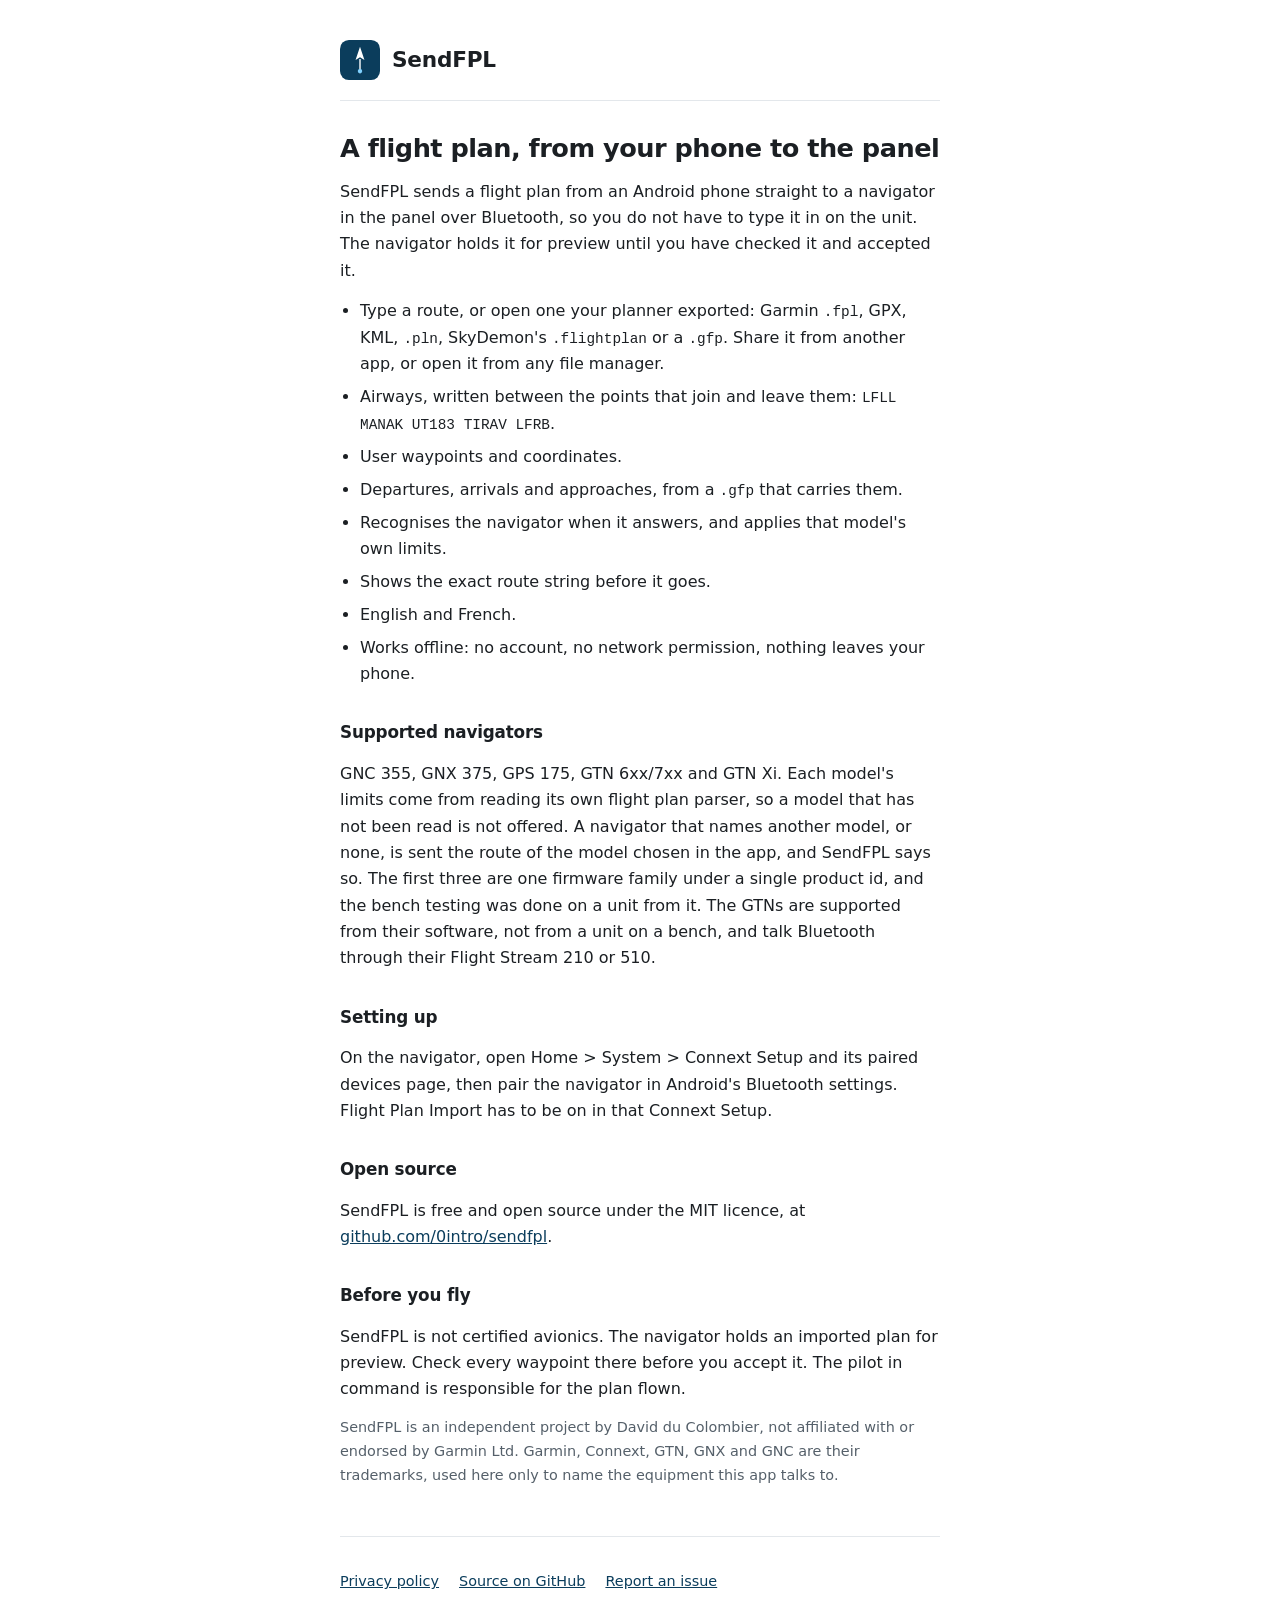
==== www/index.html @ 33853d30 "README, www: describe SendFPL www/ holds the home page and the privacy policy that the store listing" ====
<!doctype html>
<html lang="en">
<head>
<meta charset="utf-8">
<meta name="viewport" content="width=device-width, initial-scale=1">
<title>SendFPL</title>
<meta name="description" content="Send a flight plan from your phone to a panel navigator over Bluetooth.">
<link rel="stylesheet" href="style.css">
</head>
<body>

<header>
  <svg viewBox="18 18 72 72" width="40" height="40" role="img" aria-label="SendFPL">
    <rect x="18" y="18" width="72" height="72" rx="16" fill="#0b3d5c"/>
    <path fill="#ffffff" d="M54,30 62,54 54,49 46,54Z"/>
    <path stroke="#ffffff" stroke-width="2.5" fill="none" d="M54,52 V78"/>
    <circle cx="54" cy="74" r="4" fill="#7fd1ff"/>
  </svg>
  <div class="name">SendFPL</div>
</header>

<h1>A flight plan, from your phone to the panel</h1>

<p>SendFPL sends a flight plan from an Android phone straight to a navigator in the panel over
Bluetooth, so you do not have to type it in on the unit. The navigator holds it for preview until
you have checked it and accepted it.</p>

<ul>
  <li>Type a route, or open one your planner exported: Garmin <code>.fpl</code>, GPX, KML,
      <code>.pln</code>, SkyDemon's <code>.flightplan</code> or a <code>.gfp</code>. Share it from
      another app, or open it from any file manager.</li>
  <li>Airways, written between the points that join and leave them:
      <code>LFLL MANAK UT183 TIRAV LFRB</code>.</li>
  <li>User waypoints and coordinates.</li>
  <li>Departures, arrivals and approaches, from a <code>.gfp</code> that carries them.</li>
  <li>Recognises the navigator when it answers, and applies that model's own limits.</li>
  <li>Shows the exact route string before it goes.</li>
  <li>English and French.</li>
  <li>Works offline: no account, no network permission, nothing leaves your phone.</li>
</ul>

<h2>Supported navigators</h2>

<p>GNC 355, GNX 375, GPS 175, GTN 6xx/7xx and GTN Xi. Each model's limits come from reading its own
flight plan parser, so a model that has not been read is not offered. A navigator that names another
model, or none, is sent the route of the model chosen in the app, and SendFPL says so. The first
three are one firmware family under a single product id, and the bench testing was done on a unit
from it. The GTNs are supported from their software, not from a unit on a bench, and talk
Bluetooth through their Flight Stream 210 or 510.</p>

<h2>Setting up</h2>

<p>On the navigator, open Home &gt; System &gt; Connext Setup and its paired devices page, then pair
the navigator in Android's Bluetooth settings. Flight Plan Import has to be on in that Connext
Setup.</p>

<h2>Open source</h2>

<p>SendFPL is free and open source under the MIT licence, at
<a href="https://github.com/0intro/sendfpl">github.com/0intro/sendfpl</a>.</p>

<h2>Before you fly</h2>

<p>SendFPL is not certified avionics. The navigator holds an imported plan for preview. Check
every waypoint there before you accept it. The pilot in command is responsible for the plan
flown.</p>

<p class="small muted">SendFPL is an independent project by David du Colombier, not affiliated with
or endorsed by Garmin Ltd. Garmin, Connext, GTN, GNX and GNC are their trademarks, used here only
to name the equipment this app talks to.</p>

<footer>
  <p class="links"><a href="privacy.html">Privacy policy</a>
     <a href="https://github.com/0intro/sendfpl">Source on GitHub</a>
     <a href="https://github.com/0intro/sendfpl/issues">Report an issue</a></p>
</footer>

</body>
</html>
---- www/style.css ----
/*
 * One stylesheet for the two pages under www/. No web fonts, no scripts, no external requests of
 * any kind: these pages exist to say that the app talks to nothing.
 *
 * Navy and Sky are the app's own colours, from ui/Theme.kt and res/values/colors.xml.
 */

:root {
  color-scheme: light dark;
  --navy: #0b3d5c;
  --sky: #7fd1ff;
  --bg: #ffffff;
  --fg: #1b1f23;
  --muted: #55606a;
  --rule: #e3e7eb;
  --link: #0b3d5c;
}

@media (prefers-color-scheme: dark) {
  :root {
    --bg: #10161b;
    --fg: #e6edf3;
    --muted: #9aa7b2;
    --rule: #24303a;
    --link: #7fd1ff;
  }
}

* {
  box-sizing: border-box;
}

body {
  margin: 0 auto;
  padding: 2.5rem 1.25rem 4rem;
  max-width: 40rem;
  background: var(--bg);
  color: var(--fg);
  font: 16px/1.65 system-ui, -apple-system, "Segoe UI", Roboto, "Helvetica Neue", Arial, sans-serif;
  -webkit-text-size-adjust: 100%;
}

header {
  display: flex;
  align-items: center;
  gap: 0.75rem;
  padding-bottom: 1.25rem;
  border-bottom: 1px solid var(--rule);
}

header svg {
  flex: none;
}

header .name {
  font-size: 1.35rem;
  font-weight: 650;
  letter-spacing: -0.01em;
}

header .name a {
  color: inherit;
  text-decoration: none;
}

h1 {
  margin: 2rem 0 0.35rem;
  font-size: 1.6rem;
  line-height: 1.25;
  letter-spacing: -0.02em;
}

h2 {
  margin: 2rem 0 0.5rem;
  font-size: 1.05rem;
  letter-spacing: -0.01em;
}

p,
ul {
  margin: 0.85rem 0;
}

ul {
  padding-left: 1.25rem;
}

li {
  margin: 0.4rem 0;
}

a {
  color: var(--link);
}

code {
  font-family: ui-monospace, SFMono-Regular, "SF Mono", Menlo, Consolas, monospace;
  font-size: 0.9em;
}

.updated,
.muted {
  color: var(--muted);
}

.updated {
  margin-top: 0;
  font-size: 0.9rem;
}

.small {
  font-size: 0.9rem;
}

footer {
  margin-top: 3rem;
  padding-top: 1.25rem;
  border-top: 1px solid var(--rule);
  color: var(--muted);
  font-size: 0.9rem;
}

footer a {
  white-space: nowrap;
}

/*
 * The footer links, spaced rather than punctuated. They used to be separated by a middle dot
 * written into the markup, which put a character between them that a screen reader announces and
 * that has to be typed correctly in two files. A flex gap does the same job in the stylesheet,
 * and wrapping means a narrow screen stacks them instead of running them off the edge.
 */
.links {
  display: flex;
  flex-wrap: wrap;
  gap: 0.4rem 1.25rem;
}
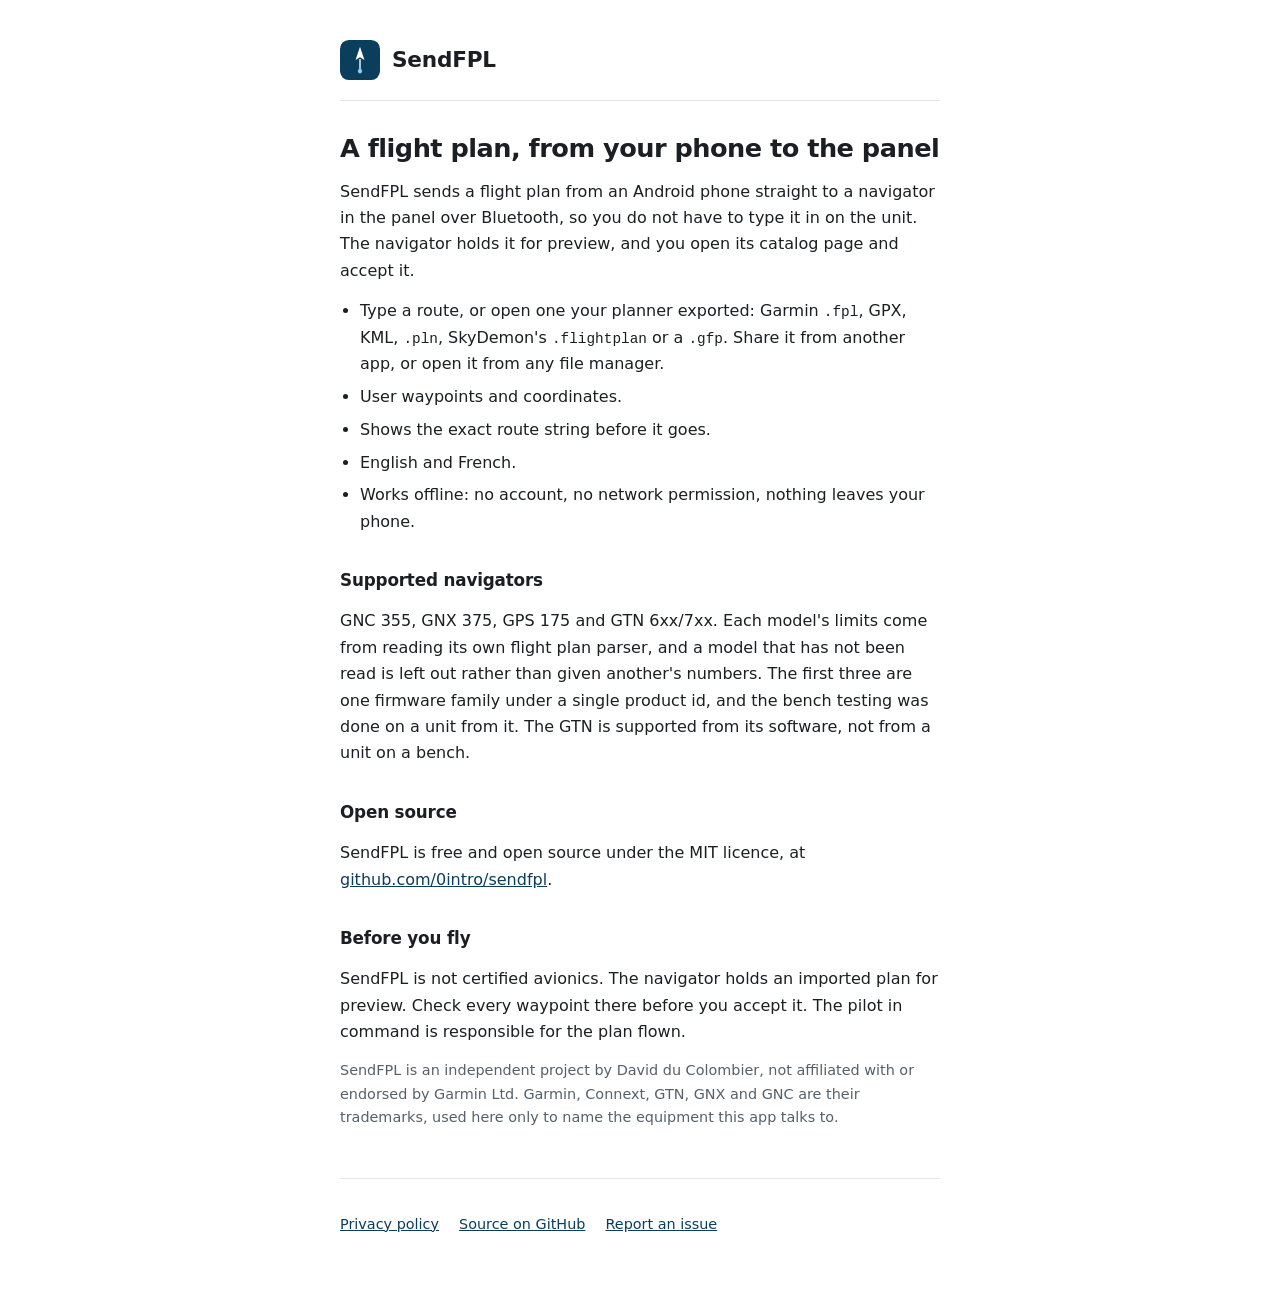
==== commit dd396449: "initial commit" ====
--- a/www/index.html
+++ b/www/index.html
@@ -22,18 +22,14 @@
 <h1>A flight plan, from your phone to the panel</h1>
 
 <p>SendFPL sends a flight plan from an Android phone straight to a navigator in the panel over
-Bluetooth, so you do not have to type it in on the unit. The navigator holds it for preview until
-you have checked it and accepted it.</p>
+Bluetooth, so you do not have to type it in on the unit. The navigator holds it for preview, and
+you open its catalog page and accept it.</p>
 
 <ul>
   <li>Type a route, or open one your planner exported: Garmin <code>.fpl</code>, GPX, KML,
       <code>.pln</code>, SkyDemon's <code>.flightplan</code> or a <code>.gfp</code>. Share it from
       another app, or open it from any file manager.</li>
-  <li>Airways, written between the points that join and leave them:
-      <code>LFLL MANAK UT183 TIRAV LFRB</code>.</li>
   <li>User waypoints and coordinates.</li>
-  <li>Departures, arrivals and approaches, from a <code>.gfp</code> that carries them.</li>
-  <li>Recognises the navigator when it answers, and applies that model's own limits.</li>
   <li>Shows the exact route string before it goes.</li>
   <li>English and French.</li>
   <li>Works offline: no account, no network permission, nothing leaves your phone.</li>
@@ -41,18 +37,10 @@
 
 <h2>Supported navigators</h2>
 
-<p>GNC 355, GNX 375, GPS 175, GTN 6xx/7xx and GTN Xi. Each model's limits come from reading its own
-flight plan parser, so a model that has not been read is not offered. A navigator that names another
-model, or none, is sent the route of the model chosen in the app, and SendFPL says so. The first
-three are one firmware family under a single product id, and the bench testing was done on a unit
-from it. The GTNs are supported from their software, not from a unit on a bench, and talk
-Bluetooth through their Flight Stream 210 or 510.</p>
-
-<h2>Setting up</h2>
-
-<p>On the navigator, open Home &gt; System &gt; Connext Setup and its paired devices page, then pair
-the navigator in Android's Bluetooth settings. Flight Plan Import has to be on in that Connext
-Setup.</p>
+<p>GNC 355, GNX 375, GPS 175 and GTN 6xx/7xx. Each model's limits come from reading its own
+flight plan parser, and a model that has not been read is left out rather than given another's
+numbers. The first three are one firmware family under a single product id, and the bench testing
+was done on a unit from it. The GTN is supported from its software, not from a unit on a bench.</p>
 
 <h2>Open source</h2>
 
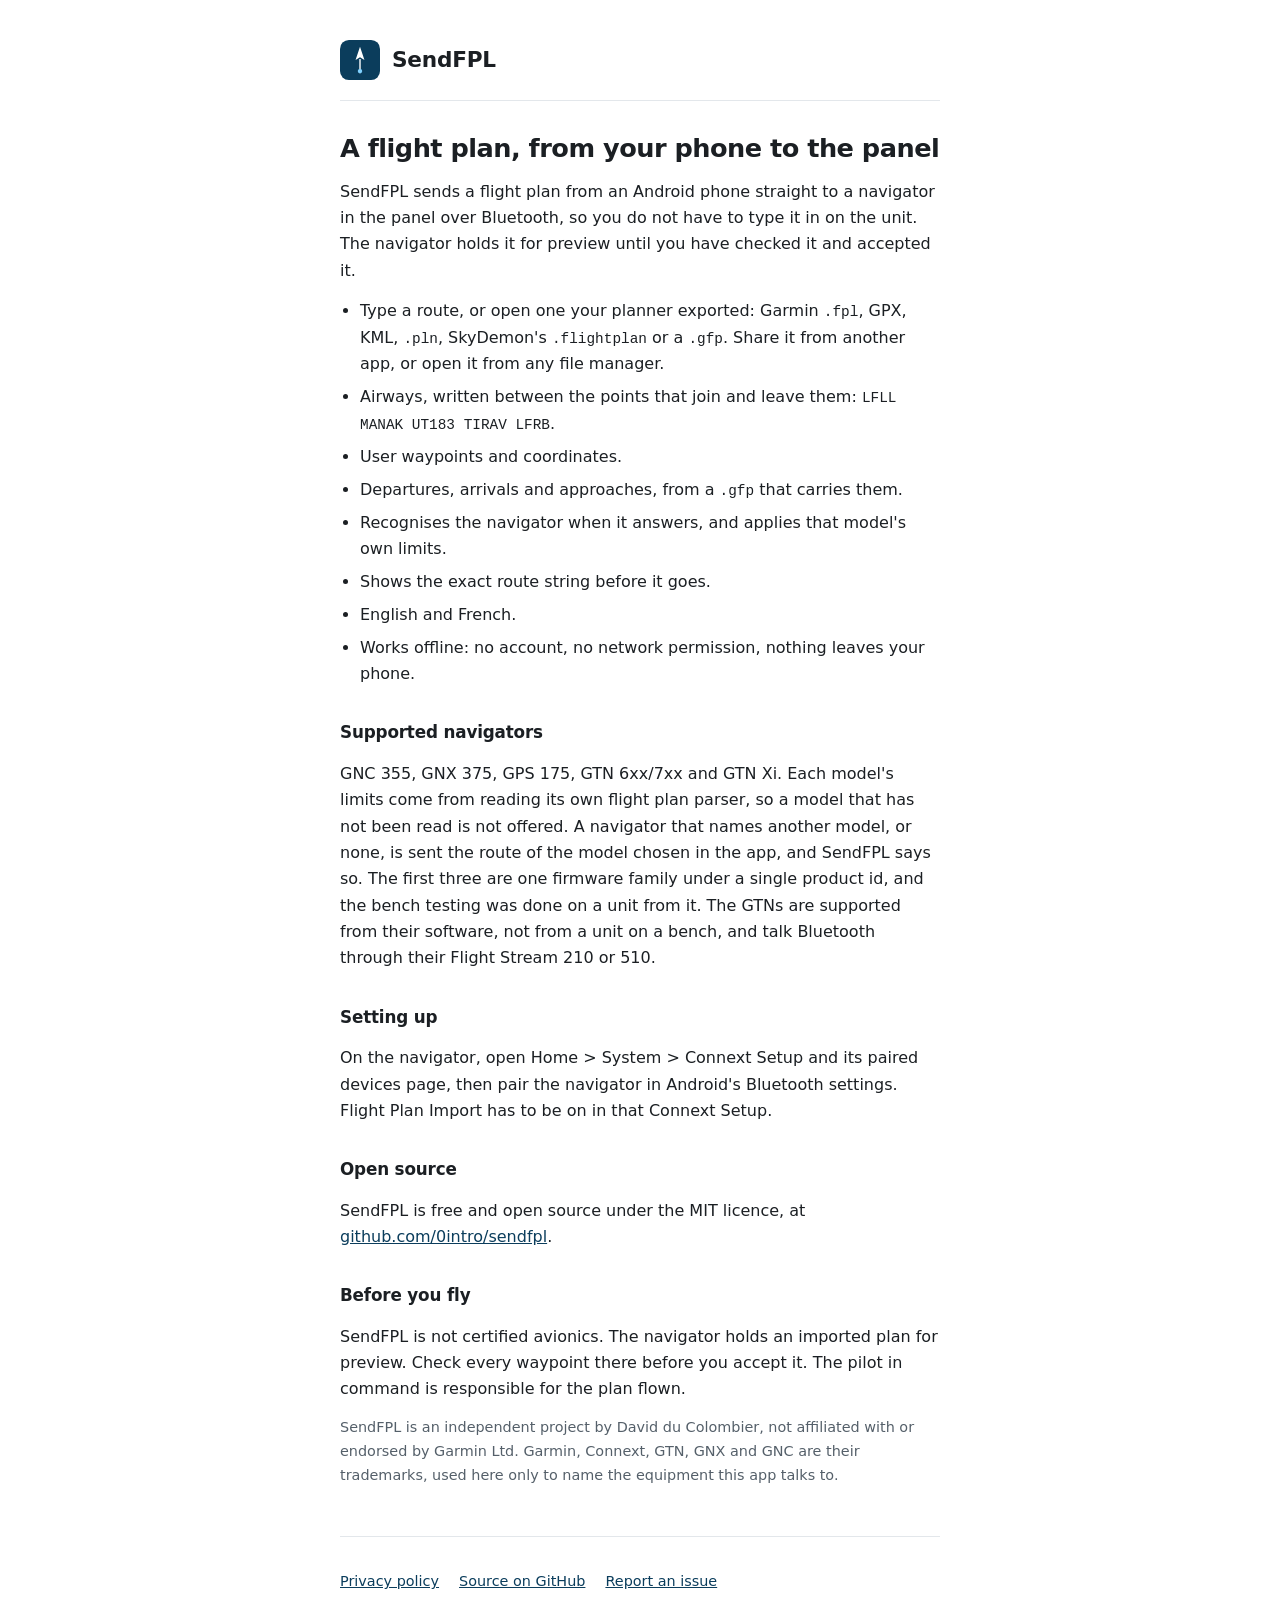
==== commit 60659333: "all: add SendFPL, which sends a flight plan to a Garmin navigator SendFPL is an Android app that upl" ====
--- a/www/index.html
+++ b/www/index.html
@@ -22,14 +22,18 @@
 <h1>A flight plan, from your phone to the panel</h1>
 
 <p>SendFPL sends a flight plan from an Android phone straight to a navigator in the panel over
-Bluetooth, so you do not have to type it in on the unit. The navigator holds it for preview, and
-you open its catalog page and accept it.</p>
+Bluetooth, so you do not have to type it in on the unit. The navigator holds it for preview until
+you have checked it and accepted it.</p>
 
 <ul>
   <li>Type a route, or open one your planner exported: Garmin <code>.fpl</code>, GPX, KML,
       <code>.pln</code>, SkyDemon's <code>.flightplan</code> or a <code>.gfp</code>. Share it from
       another app, or open it from any file manager.</li>
+  <li>Airways, written between the points that join and leave them:
+      <code>LFLL MANAK UT183 TIRAV LFRB</code>.</li>
   <li>User waypoints and coordinates.</li>
+  <li>Departures, arrivals and approaches, from a <code>.gfp</code> that carries them.</li>
+  <li>Recognises the navigator when it answers, and applies that model's own limits.</li>
   <li>Shows the exact route string before it goes.</li>
   <li>English and French.</li>
   <li>Works offline: no account, no network permission, nothing leaves your phone.</li>
@@ -37,10 +41,18 @@
 
 <h2>Supported navigators</h2>
 
-<p>GNC 355, GNX 375, GPS 175 and GTN 6xx/7xx. Each model's limits come from reading its own
-flight plan parser, and a model that has not been read is left out rather than given another's
-numbers. The first three are one firmware family under a single product id, and the bench testing
-was done on a unit from it. The GTN is supported from its software, not from a unit on a bench.</p>
+<p>GNC 355, GNX 375, GPS 175, GTN 6xx/7xx and GTN Xi. Each model's limits come from reading its own
+flight plan parser, so a model that has not been read is not offered. A navigator that names another
+model, or none, is sent the route of the model chosen in the app, and SendFPL says so. The first
+three are one firmware family under a single product id, and the bench testing was done on a unit
+from it. The GTNs are supported from their software, not from a unit on a bench, and talk
+Bluetooth through their Flight Stream 210 or 510.</p>
+
+<h2>Setting up</h2>
+
+<p>On the navigator, open Home &gt; System &gt; Connext Setup and its paired devices page, then pair
+the navigator in Android's Bluetooth settings. Flight Plan Import has to be on in that Connext
+Setup.</p>
 
 <h2>Open source</h2>
 
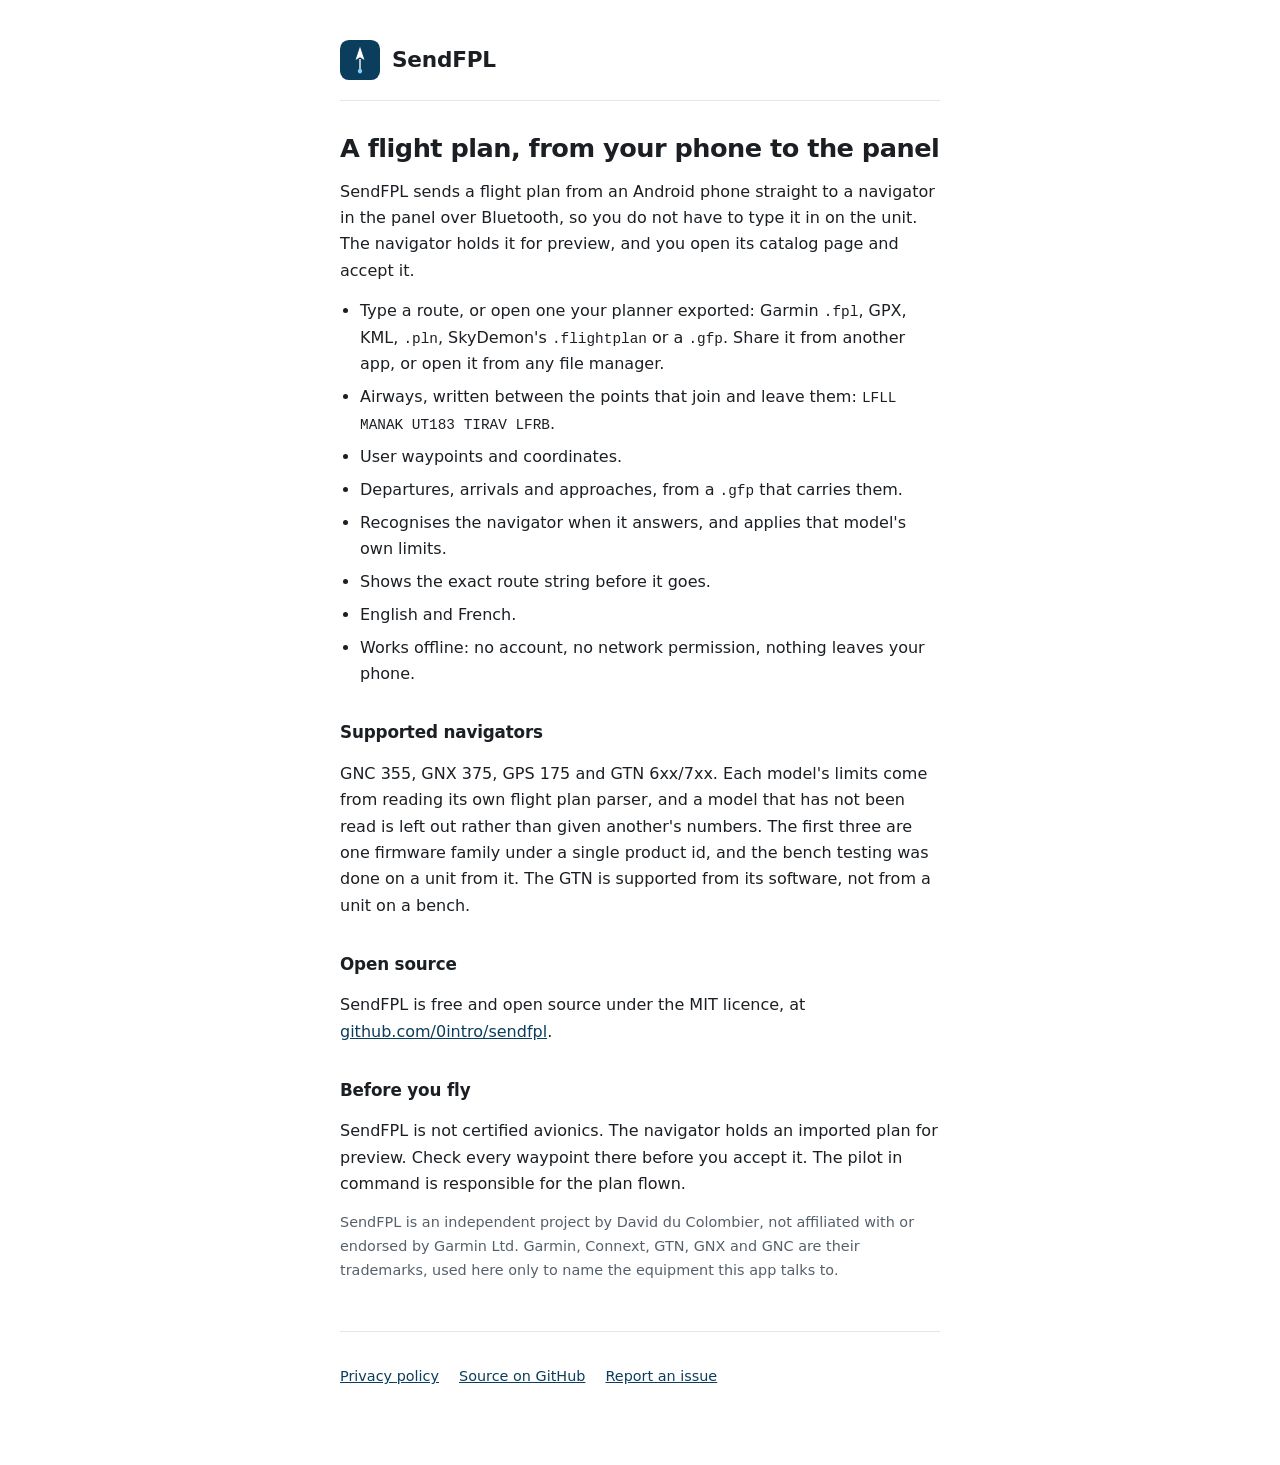
==== commit a335909f: "initial commit" ====
--- a/www/index.html
+++ b/www/index.html
@@ -22,8 +22,8 @@
 <h1>A flight plan, from your phone to the panel</h1>
 
 <p>SendFPL sends a flight plan from an Android phone straight to a navigator in the panel over
-Bluetooth, so you do not have to type it in on the unit. The navigator holds it for preview until
-you have checked it and accepted it.</p>
+Bluetooth, so you do not have to type it in on the unit. The navigator holds it for preview, and
+you open its catalog page and accept it.</p>
 
 <ul>
   <li>Type a route, or open one your planner exported: Garmin <code>.fpl</code>, GPX, KML,
@@ -41,18 +41,10 @@
 
 <h2>Supported navigators</h2>
 
-<p>GNC 355, GNX 375, GPS 175, GTN 6xx/7xx and GTN Xi. Each model's limits come from reading its own
-flight plan parser, so a model that has not been read is not offered. A navigator that names another
-model, or none, is sent the route of the model chosen in the app, and SendFPL says so. The first
-three are one firmware family under a single product id, and the bench testing was done on a unit
-from it. The GTNs are supported from their software, not from a unit on a bench, and talk
-Bluetooth through their Flight Stream 210 or 510.</p>
-
-<h2>Setting up</h2>
-
-<p>On the navigator, open Home &gt; System &gt; Connext Setup and its paired devices page, then pair
-the navigator in Android's Bluetooth settings. Flight Plan Import has to be on in that Connext
-Setup.</p>
+<p>GNC 355, GNX 375, GPS 175 and GTN 6xx/7xx. Each model's limits come from reading its own
+flight plan parser, and a model that has not been read is left out rather than given another's
+numbers. The first three are one firmware family under a single product id, and the bench testing
+was done on a unit from it. The GTN is supported from its software, not from a unit on a bench.</p>
 
 <h2>Open source</h2>
 
